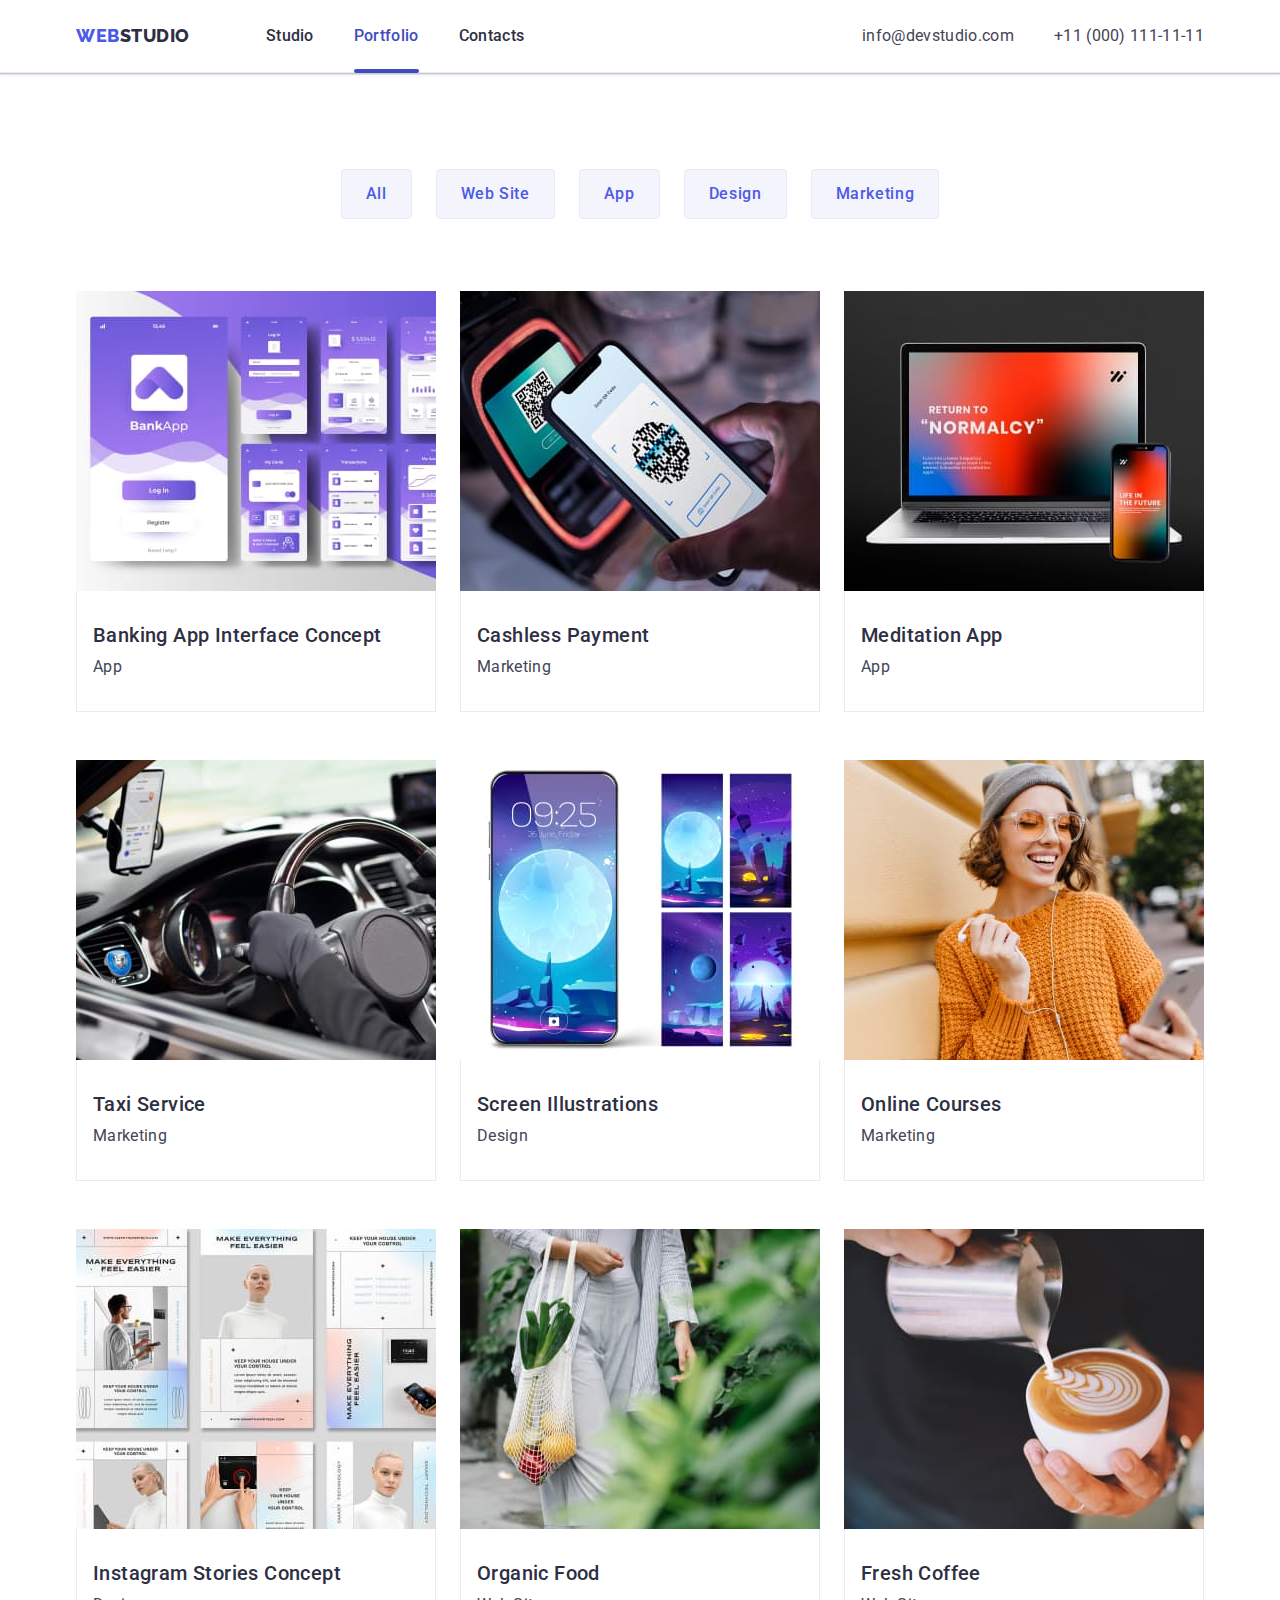
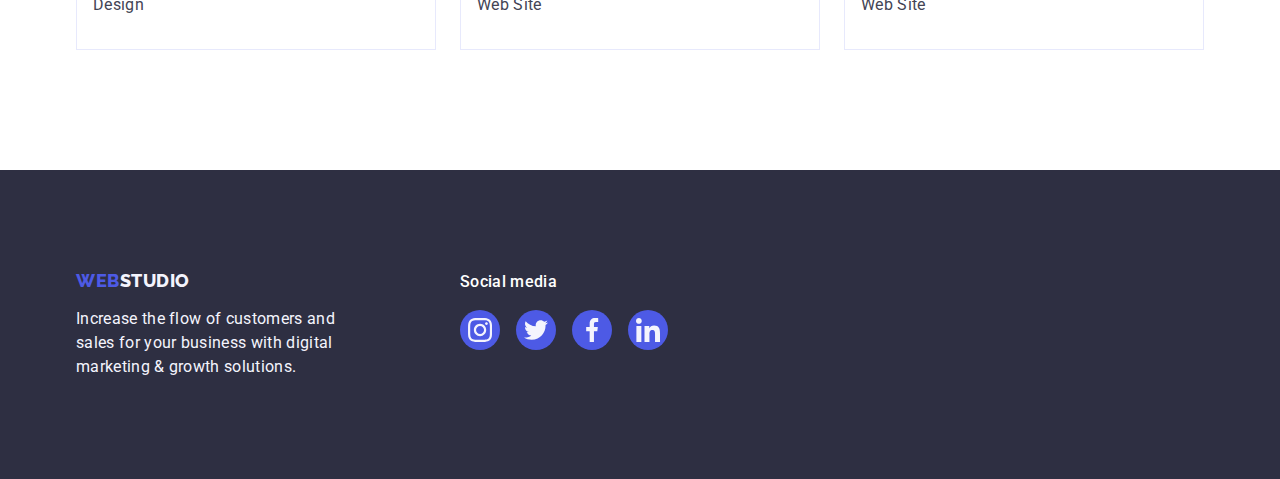
==== portfolio.html @ d7d6d381 "check footer" ====
<!DOCTYPE html>
<html lang="en">
  <head>
    <meta charset="UTF-8" />
    <meta name="viewport" content="width=device-width, initial-scale=1.0" />
    <title>Portfolio</title>

    <link rel="preconnect" href="https://fonts.googleapis.com" />
    <link rel="preconnect" href="https://fonts.gstatic.com" crossorigin />
    <link
      href="https://fonts.googleapis.com/css2?family=Raleway:wght@800&family=Roboto:wght@400;500;700;900&display=swap"
      rel="stylesheet"
    />
    <link
      rel="stylesheet"
      href="https://cdn.jsdelivr.net/npm/modern-normalize@2.0.0/modern-normalize.min.css"
    />
    <link rel="stylesheet" href="./css/styles.css" />
  </head>
  <body>
    <header class="header">
      <div class="container header-container">
        <nav class="header-nav">
          <a class="header-logo link" href="./index.html"
            >Web<span class="logo">Studio</span></a
          >
          <ul class="header-list list">
            <li class="header-item">
              <a class="header-link link" href="./index.html">Studio</a>
            </li>
            <li class="header-item">
              <a class="header-link link active" href="./portfolio.html"
                >Portfolio</a
              >
            </li>
            <li class="header-item">
              <a class="header-link link" href="">Contacts</a>
            </li>
          </ul>
        </nav>
        <address class="header-address">
          <ul class="header-contacts list">
            <li class="contacts-item">
              <a class="contacts-link link" href="mailto:info@devstudio.com"
                >info@devstudio.com</a
              >
            </li>
            <li class="contacts-item">
              <a class="contacts-link link" href="tel:+110001111111"
                >+11 (000) 111-11-11</a
              >
            </li>
          </ul>
        </address>
      </div>
    </header>
    <main>
      <section class="portfolio">
        <div class="container">
          <h1 class="visually-hidden">apps</h1>
          <ul class="buttons list">
            <li class="buttons-item">
              <button type="button" class="buttons-element">All</button>
            </li>
            <li class="buttons-item">
              <button type="button" class="buttons-element">Web Site</button>
            </li>
            <li class="buttons-item">
              <button type="button" class="buttons-element">App</button>
            </li>
            <li class="buttons-item">
              <button type="button" class="buttons-element">Design</button>
            </li>
            <li class="buttons-item">
              <button type="button" class="buttons-element">Marketing</button>
            </li>
          </ul>

          <ul class="posters list">
            <li class="posters-item">
              <a href="" class="posters-link link">
                <div class="posters-overlay">
                  <img
                    src="./images/img1.jpg"
                    alt="asd"
                    width="360"
                    class="posters-foto"
                  />

                  <p class="overlay">
                    14 Stylish and User-Friendly App Design Concepts · Task
                    Manager App · Calorie Tracker App · Exotic Fruit Ecommerce
                    App · Cloud Storage App
                  </p>
                </div>

                <div class="posters-div">
                  <h2 class="posters-name">Banking App Interface Concept</h2>
                  <p class="info">App</p>
                </div>
              </a>
            </li>

            <li class="posters-item">
              <a href="" class="posters-link link">
                <div class="posters-overlay">
                  <img
                    src="./images/img2.jpg"
                    alt="asd"
                    width="360"
                    class="posters-foto"
                  />
                  <p class="overlay">
                    14 Stylish and User-Friendly App Design Concepts · Task
                    Manager App · Calorie Tracker App · Exotic Fruit Ecommerce
                    App · Cloud Storage App
                  </p>
                </div>
                <div class="posters-div">
                  <h2 class="posters-name">Cashless Payment</h2>
                  <p class="info">Marketing</p>
                </div>
              </a>
            </li>
            <li class="posters-item">
              <a href="" class="posters-link link">
                <div class="posters-overlay">
                  <img
                    src="./images/img-3.jpg"
                    alt="asd"
                    width="360"
                    class="posters-foto"
                  />
                  <p class="overlay">
                    14 Stylish and User-Friendly App Design Concepts · Task
                    Manager App · Calorie Tracker App · Exotic Fruit Ecommerce
                    App · Cloud Storage App
                  </p>
                </div>
                <div class="posters-div">
                  <h2 class="posters-name">Meditation App</h2>
                  <p class="info">App</p>
                </div>
              </a>
            </li>
            <li class="posters-item">
              <a href="" class="posters-link link">
                <div class="posters-overlay">
                  <img
                    src="./images/img4.jpg"
                    alt="asd"
                    width="360"
                    class="posters-foto"
                  />
                  <p class="overlay">
                    14 Stylish and User-Friendly App Design Concepts · Task
                    Manager App · Calorie Tracker App · Exotic Fruit Ecommerce
                    App · Cloud Storage App
                  </p>
                </div>
                <div class="posters-div">
                  <h2 class="posters-name">Taxi Service</h2>
                  <p class="info">Marketing</p>
                </div>
              </a>
            </li>
            <li class="posters-item">
              <a href="" class="posters-link link">
                <div class="posters-overlay">
                  <img
                    src="./images/img5.jpg"
                    alt="asd"
                    width="360"
                    class="posters-foto"
                  />
                  <p class="overlay">
                    14 Stylish and User-Friendly App Design Concepts · Task
                    Manager App · Calorie Tracker App · Exotic Fruit Ecommerce
                    App · Cloud Storage App
                  </p>
                </div>
                <div class="posters-div">
                  <h2 class="posters-name">Screen Illustrations</h2>
                  <p class="info">Design</p>
                </div>
              </a>
            </li>
            <li class="posters-item">
              <a href="" class="posters-link link">
                <div class="posters-overlay">
                  <img
                    src="./images/img6.jpg"
                    alt="asd"
                    width="360"
                    class="posters-foto"
                  />
                  <p class="overlay">
                    14 Stylish and User-Friendly App Design Concepts · Task
                    Manager App · Calorie Tracker App · Exotic Fruit Ecommerce
                    App · Cloud Storage App
                  </p>
                </div>
                <div class="posters-div">
                  <h2 class="posters-name">Online Courses</h2>
                  <p class="info">Marketing</p>
                </div>
              </a>
            </li>
            <li class="posters-item">
              <a href="" class="posters-link link">
                <div class="posters-overlay">
                  <img
                    src="./images/img7.jpg"
                    alt="asd"
                    width="360"
                    class="posters-foto"
                  />
                  <p class="overlay">
                    14 Stylish and User-Friendly App Design Concepts · Task
                    Manager App · Calorie Tracker App · Exotic Fruit Ecommerce
                    App · Cloud Storage App
                  </p>
                </div>
                <div class="posters-div">
                  <h2 class="posters-name">Instagram Stories Concept</h2>
                  <p class="info">Design</p>
                </div>
              </a>
            </li>
            <li class="posters-item">
              <a href="" class="posters-link link">
                <div class="posters-overlay">
                  <img
                    src="./images/img8.jpg"
                    alt="asd"
                    width="360"
                    class="posters-foto"
                  />
                  <p class="overlay">
                    14 Stylish and User-Friendly App Design Concepts · Task
                    Manager App · Calorie Tracker App · Exotic Fruit Ecommerce
                    App · Cloud Storage App
                  </p>
                </div>
                <div class="posters-div">
                  <h2 class="posters-name">Organic Food</h2>
                  <p class="info">Web Site</p>
                </div>
              </a>
            </li>
            <li class="posters-item">
              <a href="" class="posters-link link">
                <div class="posters-overlay">
                  <img
                    src="./images/img9.jpg"
                    alt="asd"
                    width="360"
                    class="posters-foto"
                  />
                  <p class="overlay">
                    14 Stylish and User-Friendly App Design Concepts · Task
                    Manager App · Calorie Tracker App · Exotic Fruit Ecommerce
                    App · Cloud Storage App
                  </p>
                </div>
                <div class="posters-div">
                  <h2 class="posters-name">Fresh Coffee</h2>
                  <p class="info">Web Site</p>
                </div>
              </a>
            </li>
          </ul>
        </div>
      </section>
    </main>
    <footer class="footer">
      <div class="footer-container container">
        <div class="footer-logo-div">
          <a class="footer-logo link" href="./index.html"
            >Web<span class="log-foter link">Studio</span></a
          >
          <p class="footer-info">
            Increase the flow of customers and sales for your business with
            digital marketing &amp; growth solutions.
          </p>
        </div>
        <div class="social-footer-div">
          <p class="social-footer-p">Social media</p>
          <ul class="socials-footer-list list">
            <li class="socials-footer-item">
              <a href="" class="socials-footer-link"
                ><svg class="socials-svg-footer" width="24" height="24">
                  <use href="./images/icons.svg#icon-instagram-2"></use>
                </svg>
              </a>
            </li>
            <li class="socials-footer-item">
              <a href="" class="socials-footer-link"
                ><svg class="socials-svg-footer" width="24" height="24">
                  <use href="./images/icons.svg#icon-twitter-1"></use>
                </svg>
              </a>
            </li>
            <li class="socials-footer-item">
              <a href="" class="socials-footer-link"
                ><svg class="socials-svg-footer" width="24" height="24">
                  <use href="./images/icons.svg#icon-facebook-1"></use>
                </svg>
              </a>
            </li>
            <li class="socials-footer-item">
              <a href="" class="socials-footer-link">
                <svg class="socials-svg-footer" width="24" height="24">
                  <use href="./images/icons.svg#icon-linkedin-1"></use>
                </svg>
              </a>
            </li>
          </ul>
        </div>
      </div>
    </footer>
  </body>
</html>
---- css/styles.css ----
:root {
  --color-primary: #434455;
  --color-secondary: #4d5ae5;
  --color-accent: #2e2f42;
  --color-background: #e7e9fc;
  --color-whitee: #ffffff;
  --color-cloud: #f4f4fd;
  --color-hover-haeder: #404bbf;
  --cornflower: #e7e9fc;
  --grey: #2e2f42b2;
  --color-rust: #8e8f99;
  --dairy: #fcfcfc;
}

body {
  font-family: "Roboto", sans-serif;
  color: #434455;
  background-color: var(--color-whitee);
}
h1,
h2,
h3,
h4,
h5,
h6,
p {
  margin: 0;
  padding: 0;
}
img {
  max-width: 100%;
  height: auto;
  display: block;
}

.visually-hidden {
  position: absolute;
  width: 1px;
  height: 1px;
  margin: -1px;
  border: 0;
  padding: 0;

  white-space: nowrap;
  clip-path: inset(100%);
  clip: rect(0 0 0 0);
  overflow: hidden;
}
.header {
  border-bottom: 1px solid #e7e9fc;
  box-shadow: 0px 2px 1px rgba(46, 47, 66, 0.08),
    0px 1px 1px rgba(46, 47, 66, 0.16), 0px 1px 6px rgba(46, 47, 66, 0.08);
}

.header-logo {
  color: var(--color-secondary);
  font-family: "Raleway", sans-serif;
  text-transform: uppercase;
  font-weight: 800;
  font-size: 18px;
  letter-spacing: 0.03em;
  line-height: 1.17;
  margin-right: 76px;
  display: inline-block;
}

.link {
  text-decoration: none;
}

.list {
  list-style: none;
  margin: 0;
  padding: 0;
}

.container {
  width: 1158px;
  margin-left: auto;
  margin-right: auto;
  padding-left: 15px;
  padding-right: 15px;
}

.header-container {
  display: flex;
}

.logo {
  color: var(--color-accent);
  font-size: 18px;
  font-family: "Raleway", sans-serif;
  font-weight: 800;
  line-height: 21px;
  letter-spacing: 0.54px;
}

.header-nav {
  bottom: border 1px solid var(--color-background);
  background: var(--color-whitee);
  display: flex;
  align-items: center;
}
.header-list {
  display: flex;
  gap: 40px;
}
.header-link {
  font-size: 16px;
  color: var(--color-accent);
  font-weight: 500;
  line-height: 24px;
  letter-spacing: 0.32px;
  display: inline-block;
  padding-top: 24px;
  padding-bottom: 24px;
  position: relative;
  transition: color 250ms cubic-bezier(0.4, 0, 0.2, 1);
}
.header-link:hover,
.header-link:focus {
  color: var(--color-hover-haeder);
}
.active {
  color: #404bbf;
}
.active::after {
  content: "";
  display: block;
  position: absolute;
  bottom: -1px;
  left: 0;
  height: 4px;
  width: 100%;
  background: #404bbf;
  border-radius: 2px;
}
.header-address {
  font-size: 16px;
  font-style: normal;
  line-height: 24px;
  letter-spacing: 0.02em;
  margin-left: auto;
  background: var(--color-whitee);
}
.header-contacts {
  display: flex;
  gap: 40px;
}

.contacts-link {
  color: var(--color-primary);
  display: inline-block;
  padding-top: 24px;
  padding-bottom: 24px;
  transition: color 250ms cubic-bezier(0.4, 0, 0.2, 1);
}

.contacts-link:hover,
.contacts-link:focus {
  color: var(--color-hover-haeder);
  transition: color 250ms cubic-bezier(0.4, 0, 0.2, 1);
}

.solutions {
  background-image: linear-gradient(
      rgba(46, 47, 66, 0.7),
      rgba(46, 47, 66, 0.7)
    ),
    url(../images/people-office1.jpg);
  background-size: cover;
  background-repeat: no-repeat;
  background-position: center;
  background-color: rgba(46, 47, 66, 0.7);
  max-width: 1440px;
  margin: 0 auto;

  padding-top: 188px;
  padding-bottom: 188px;
}

.solutions-text {
  max-width: 496px;
  font-size: 56px;
  text-align: center;
  margin-left: auto;
  margin-right: auto;
  margin-bottom: 48px;

  letter-spacing: 0.02em;
  color: var(--color-whitee);
  line-height: 1.07;
}

.solutions-button {
  background-color: var(--color-secondary);
  font-family: "Roboto", sans-serif;
  font-weight: 500;
  font-size: 16px;
  line-height: 1.5;
  letter-spacing: 0.04em;
  color: var(--color-whitee);
  cursor: pointer;
  padding: 16px 32px;
  margin-left: auto;
  margin-right: auto;
  display: block;
  min-width: 169px;
  height: 56px;
  border: none;
  border-radius: 4px;
  transition: background-color 250ms cubic-bezier(0.4, 0, 0.2, 1);
}

.solutions-button:hover,
.solutions-button:focus {
  background-color: #404bbf;
}
/* Стили модального окна */
.backdrop {
  position: fixed;
  z-index: 1;
  left: 0;
  top: 0;
  width: 100%;
  height: 100%;
  background: rgba(46, 47, 66, 0.4);
  transition: opacity 250ms cubic-bezier(0.4, 0, 0.2, 1),
    visibility 250ms cubic-bezier(0.4, 0, 0.2, 1);
}
.backdrop.is-hidden {
  opacity: 0;
  pointer-events: none;
  visibility: hidden;
}
.modal {
  width: 408px;
  min-height: 584px;
  flex-shrink: 0;
  border-radius: 4px;
  background: var(--dairy);
  box-shadow: 0px 2px 1px 0px rgba(0, 0, 0, 0.2),
    0px 1px 3px 0px rgba(0, 0, 0, 0.12), 0px 1px 1px 0px rgba(0, 0, 0, 0.14);
  position: absolute;
  top: 50%;
  left: 50%;
  transform: translate(-50%, -50%);
  min-height: 584px;
  transition: transform 250ms cubic-bezier(0.4, 0, 0.2, 1);
}

.modal-content {
  position: absolute;
  top: 24px;
  right: 24px;
  width: 24px;
  height: 24px;
  border-radius: 50%;
  display: flex;
  align-items: center;
  justify-content: center;
  background-color: #e7e9fc;
  border: 1px solid rgba(0, 0, 0, 0.1);
  padding: 0;
  cursor: pointer;
  transition: background-color 250ms cubic-bezier(0.4, 0, 0.2, 1),
    border 250ms cubic-bezier(0.4, 0, 0.2, 1);
}
.modal-content:hover,
.modal-content:focus {
  background-color: #404bbf;
  border: none;
}
.modal-text {
  display: flex;
  width: 360px;
  flex-direction: column;
  flex-shrink: 0;
  color: #2e2f42;
  text-align: center;
  margin-top: 72px;
  margin-left: 24px;
  margin-bottom: 16px;

  font-size: 16px;

  font-style: normal;
  font-weight: 500;
  line-height: 24px;
  letter-spacing: 0.32px;
}
.model-item {
  display: flex;
  flex-direction: column;
  gap: 8px;
  border-radius: 4px;
}
.close {
  color: #aaa;
  float: right;
  font-size: 28px;
  font-weight: bold;
  cursor: pointer;
}

.close:hover,
.close:focus {
  color: black;
  text-decoration: none;
  cursor: pointer;
}
.backdrop-svg {
  transition: fill 250ms cubic-bezier(0.4, 0, 0.2, 1);
}
.modal-content:hover .backdrop-svg,
.modal-content:focus .backdrop-svg {
  fill: #ffffff;
}

.design {
  padding-top: 120px;
  padding-bottom: 120px;
}
.design-sv {
  width: 264px;
  height: 112px;
  border-radius: 4px;
  background: var(--color-cloud);
  display: flex;
  align-items: center;
  justify-content: center;
  margin-bottom: 8px;
}
.socials-svg {
  fill: var(--color-cloud);
}
.design-list {
  display: flex;
  gap: 24px;
}
.design-item {
  width: calc((100% - 72px) / 4);
}
.design-tittle {
  color: var(--color-accent);
  font-size: 20px;
  font-family: "Roboto", sans-serif;
  letter-spacing: 0.02em;
  font-weight: 500;
  line-height: 1.2;
  margin-bottom: 8px;
}

.design-info {
  color: var(--color-primary);
  font-size: 16px;
  font-family: "Roboto", sans-serif;
  line-height: 1.5;
  letter-spacing: 0.02em;
}

.foto {
  padding-bottom: 120px;
}
.foto-list {
  display: flex;
  gap: 24px;
}
.foto-item {
  width: calc((100% - 48px) / 3);
}
.foto-question {
  color: var(--color-accent);
  text-align: center;
  font-size: 36px;
  font-weight: 700;
  line-height: 1.11;
  letter-spacing: 0.72px;
  text-transform: capitalize;
  margin-bottom: 72px;
}

.team {
  background-color: #f4f4fd;
  padding-bottom: 120px;
  padding-top: 120px;
}
.team-list {
  display: flex;
  gap: 24px;
}
.team-item {
  background-color: #ffffff;
  width: calc((100% - 72px) / 4);
  border-radius: 0px 0px 4px 4px;

  box-shadow: 0px 2px 1px 0px rgba(46, 47, 66, 0.08),
    0px 1px 1px 0px rgba(46, 47, 66, 0.16),
    0px 1px 6px 0px rgba(46, 47, 66, 0.08);
}
.team-tittle {
  font-size: 36px;
  font-weight: 700;
  line-height: 1.11;
  letter-spacing: 0.72px;
  text-transform: capitalize;
  text-align: center;
  color: var(--color-accent);
  margin-bottom: 72px;
}
.team-div {
  padding: 32px 16px;
}
.team-name {
  color: var(--color-accent);
  font-weight: 500;
  font-size: 20px;
  line-height: 1.2;
  letter-spacing: 0.02em;
  margin-bottom: 8px;
  text-align: center;
}

.team-info {
  color: var(--color-primary);
  font-weight: 500;
  font-size: 16px;
  line-height: 1.5;
  letter-spacing: 0.02em;
  text-align: center;
  margin-bottom: 8px;
}
.socials {
  display: flex;
  justify-content: center;
  gap: 24px;
  list-style-type: none;
  justify-content: center;
}

.socials-link {
  display: flex;
  justify-content: center;
  align-items: center;
  width: 40px;
  height: 40px;
  border-radius: 50%;
  background-color: var(--color-secondary);
  transition: background-color 250ms cubic-bezier(0.4, 0, 0.2, 1);
}
.socials-link:hover,
.socials-link:focus {
  background-color: #404bbf;
}
.customers {
  padding-top: 120px;
  padding-bottom: 120px;
}
.customers-l {
  list-style-type: none;
  gap: 24px;
  display: flex;
  justify-content: center;
}
.customers-name {
  text-align: center;
  font-size: 36px;
  font-style: normal;
  font-weight: 700;
  line-height: 1.11;
  letter-spacing: 0.72px;
  text-transform: capitalize;
  margin-bottom: 72px;
  color: var(--color-accent);
}
.customers-iteam {
  width: calc((100% - 120px) / 6);
  height: 88px;
}
.customers-link {
  width: 100%;
  height: 100%;
  border: 1px solid #8e8f99;
  border-radius: 4px;
  display: flex;
  align-items: center;
  justify-content: center;
  color: var(--color-rust);
  transition: border-color 250ms cubic-bezier(0.4, 0, 0.2, 1),
    color 250ms cubic-bezier(0.4, 0, 0.2, 1);
}
.customers-link:hover,
.customers-link:focus {
  border-color: #404bbf;
  color: #404bbf;
}
.customers-svg {
  fill: currentColor;
}
.footer {
  background: var(--color-accent);
  padding-top: 100px;
  padding-bottom: 100px;
}
.footer-container {
  align-items: baseline;
  display: flex;
}
.footer-logo-div {
  margin-right: 120px;
}

.footer-logo {
  color: var(--color-secondary);
  font-size: 18px;
  font-family: "Raleway", sans-serif;
  letter-spacing: 0.03em;
  font-weight: 800;
  text-transform: uppercase;
  line-height: 1.17;
  display: inline-block;
  margin-bottom: 16px;
}

.log-foter {
  color: var(--color-cloud);
  font-family: "Raleway", sans-serif;
  font-weight: 800;
  line-height: 1.17px;
  letter-spacing: 0.54px;
  text-transform: uppercase;
}

.footer-info {
  color: var(--color-cloud);
  font-size: 16px;
  width: 264px;

  line-height: 1.5;
  letter-spacing: 0.02em;
}
.social-footer-p {
  display: inline-flex;
  color: var(--color-whitee);
  margin-bottom: 16px;
  font-size: 16px;

  font-weight: 500;
  line-height: 1.5;
  letter-spacing: 0.02em;
}
.socials-footer-list {
  display: flex;
  gap: 16px;
}
.socials-footer-item {
  display: flex;
  gap: 16px;
  width: 40px;
  height: 40px;
}
.socials-footer-link {
  width: 100%;
  height: 100%;
  background-color: var(--color-secondary);
  border-radius: 50%;
  display: flex;
  align-items: center;
  justify-content: center;
  transition: background-color 250ms cubic-bezier(0.4, 0, 0.2, 1);
}
.socials-footer-item .socials-footer-link:hover,
.socials-footer-item .socials-footer-link:focus {
  background-color: #31d0aa;
}
.socials-svg-footer {
  fill: var(--color-cloud);
}
.subscribe {
  margin-left: 80px;
}
.subscribe-text {
  display: flex;
  color: #fff;
  font-size: 16px;

  margin-top: 100px;
  margin-bottom: 16px;

  line-height: 24px;
  letter-spacing: 0.32px;
}
.subscribe-in {
  border-radius: 4px;
  border: 1px solid #fff;
  box-shadow: 0px 4px 4px 0px rgba(0, 0, 0, 0.15);
  background-color: transparent;
  border-color: transparent;
  gap: 24px;
  padding-right: 24px;
  padding-top: 8px;
  padding-left: 16px;
}
.subscribe-button {
  display: inline-flex;
  padding-left: 24px;
  padding-right: 16px;
  padding-top: 8px;

  font-size: 16px;

  font-weight: 500;
  line-height: 24px;
  letter-spacing: 0.64px;
  background-color: var(--color-secondary);
  color: #fff;
}
.subscribe-svg {
  padding-left: 16px;
}

/* portfolio css */
.portfolio {
  padding-top: 96px;
  padding-bottom: 120px;
}
.buttons {
  display: flex;
  gap: 24px;
  justify-content: center;
  margin-bottom: 72px;
}

.buttons-element {
  font-family: "Roboto", sans-serif;
  font-weight: 500;
  font-size: 16px;
  line-height: 1.5;
  letter-spacing: 0.04em;
  color: var(--color-secondary);
  background-color: var(--color-cloud);
  cursor: pointer;
  padding: 12px 24px;
  border-radius: 4px;
  border: 1px solid var(--cornflower);
  transition: color 250ms cubic-bezier(0.4, 0, 0.2, 1),
    background-color 250ms cubic-bezier(0.4, 0, 0.2, 1),
    border-color 250ms cubic-bezier(0.4, 0, 0.2, 1),
    box-shadow 250ms cubic-bezier(0.4, 0, 0.2, 1);
}

.buttons-element:hover,
.buttons-element:focus {
  border: 1px solid transparent;
  color: #ffffff;
  background-color: #404bbf;
  box-shadow: 0px 3px 1px rgba(0, 0, 0, 0.1), 0px 2px 1px rgba(0, 0, 0, 0.08),
    0px 2px 2px rgba(0, 0, 0, 0.12);
}
.posters {
  display: flex;
  row-gap: 48px;
  column-gap: 24px;
  flex-wrap: wrap;
}
.posters-item {
  width: calc((100% - 48px) / 3);
}
.posters-link {
  display: block;
  transition: box-shadow 250ms cubic-bezier(0.4, 0, 0.2, 1);
}
.posters-link:hover,
.posters-link:focus {
  box-shadow: 0px 1px 6px rgba(46, 47, 66, 0.08),
    0px 1px 1px rgba(46, 47, 66, 0.16), 0px 2px 1px rgba(46, 47, 66, 0.08);
}
.posters-div {
  padding: 32px 16px;
  border: 1px solid var(--cornflower);
  border-top: none;
}
.posters-overlay {
  position: relative;

  overflow: hidden;
}

.overlay {
  position: absolute;
  top: 0;
  left: 0;
  color: var(--color-cloud);

  font-size: 16px;
  width: 100%;
  height: 100%;
  line-height: 24px;
  letter-spacing: 0.32px;
  background-color: var(--color-secondary);
  padding: 40px 32px;
  transform: translateY(100%);
  transition: transform 250ms cubic-bezier(0.4, 0, 0.2, 1);
}
.posters-link:hover .overlay,
.posters-link:focus .overlay {
  transform: translateY(0);
}
.posters-name {
  color: var(--color-accent);
  font-size: 20px;
  font-weight: 500;
  line-height: 24px;
  letter-spacing: 0.4px;
  margin-bottom: 8px;
}

.info {
  color: var(--color-primary);
  font-size: 16px;
  font-weight: 400;
  line-height: 24px;
  letter-spacing: 0.32px;
}
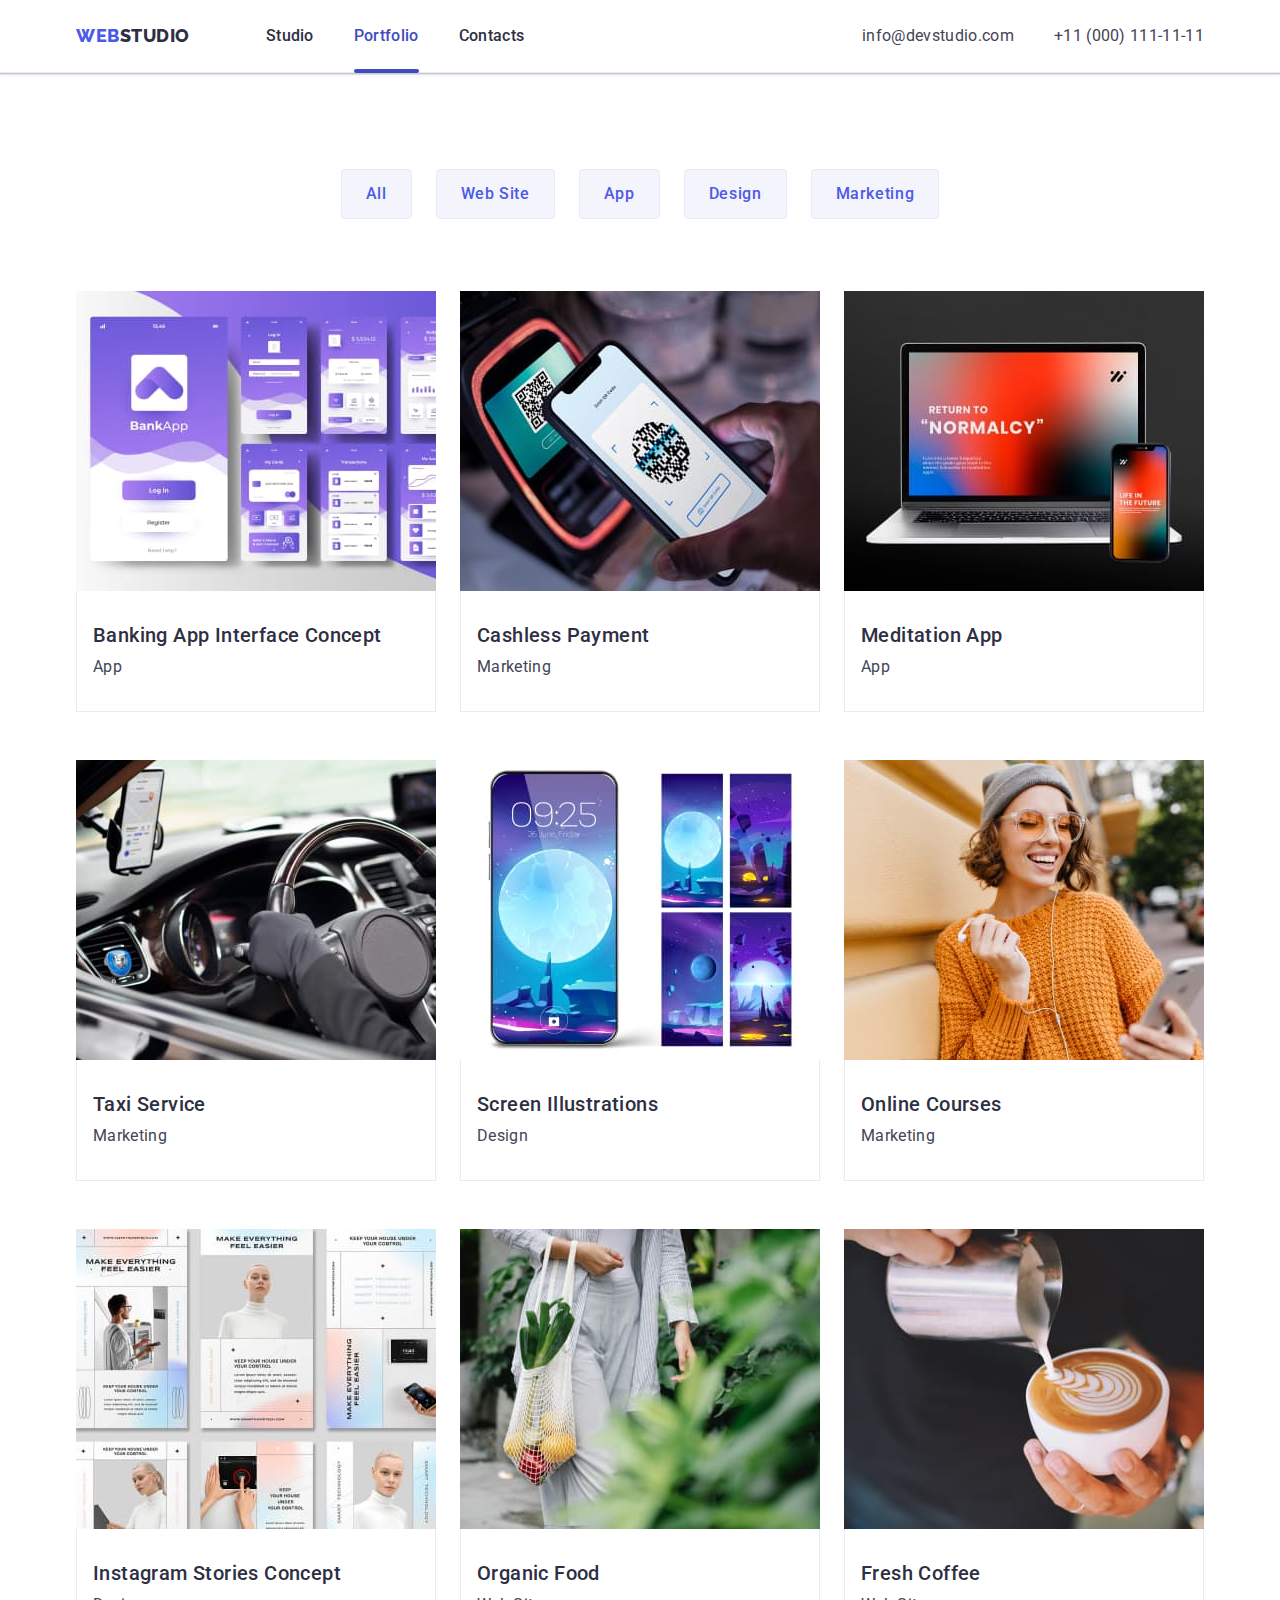
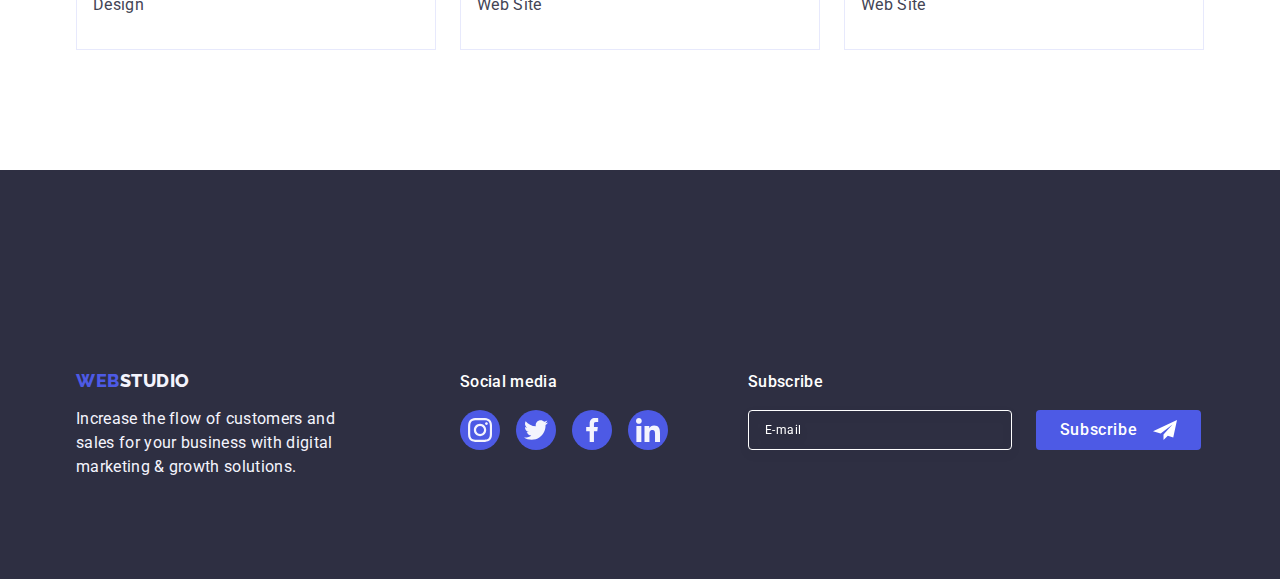
==== commit d70d8711: "check footer index and port" ====
--- a/portfolio.html
+++ b/portfolio.html
@@ -317,6 +317,20 @@
             </li>
           </ul>
         </div>
+        <div class="subscribe">
+          <p class="subscribe-text">Subscribe</p>
+          <form class="subscribe-form">
+            <label class="label-s" for=""
+              ><input class="subscribe-in" type="email" placeholder="E-mail"
+            /></label>
+            <button type="submit" class="subscribe-button">
+              Subscribe
+              <svg width="24" height="24" class="subscribe-svg">
+                <use href="./images/persons.svg#icon-Frame-3"></use>
+              </svg>
+            </button>
+          </form>
+        </div>
       </div>
     </footer>
   </body>
--- a/css/styles.css
+++ b/css/styles.css
@@ -583,6 +583,7 @@
   display: flex;
   color: #fff;
   font-size: 16px;
+  font-weight: 500;
 
   margin-top: 100px;
   margin-bottom: 16px;
@@ -590,33 +591,46 @@
   line-height: 24px;
   letter-spacing: 0.32px;
 }
+.subscribe-form {
+  display: flex;
+}
 .subscribe-in {
+  width: 264px;
+  height: 40px;
+  border: 1px solid #ffffff;
+  background-color: transparent;
+  font-size: 12px;
+  line-height: 1.5;
+  letter-spacing: 0.04em;
+  padding-left: 16px;
+  filter: drop-shadow(0px 4px 4px rgba(0, 0, 0, 0.15));
   border-radius: 4px;
-  border: 1px solid #fff;
-  box-shadow: 0px 4px 4px 0px rgba(0, 0, 0, 0.15);
-  background-color: transparent;
-  border-color: transparent;
-  gap: 24px;
-  padding-right: 24px;
-  padding-top: 8px;
-  padding-left: 16px;
-}
+  color: #ffffff;
+}
+.subscribe-in::placeholder {
+  color: #ffffff;
+}
+
 .subscribe-button {
-  display: inline-flex;
-  padding-left: 24px;
-  padding-right: 16px;
-  padding-top: 8px;
-
-  font-size: 16px;
-
-  font-weight: 500;
-  line-height: 24px;
-  letter-spacing: 0.64px;
-  background-color: var(--color-secondary);
-  color: #fff;
+  min-width: 165px;
+  height: 40px;
+  display: flex;
+  justify-content: center;
+  align-items: center;
+  font-size: 16px;
+  font-weight: 500;
+  line-height: 1.5;
+  letter-spacing: 0.04em;
+  color: #ffffff;
+  cursor: pointer;
+  background-color: #4d5ae5;
+  border: none;
+  border-radius: 4px;
+  margin-left: 24px;
 }
 .subscribe-svg {
   padding-left: 16px;
+  box-sizing: content-box;
 }
 
 /* portfolio css */
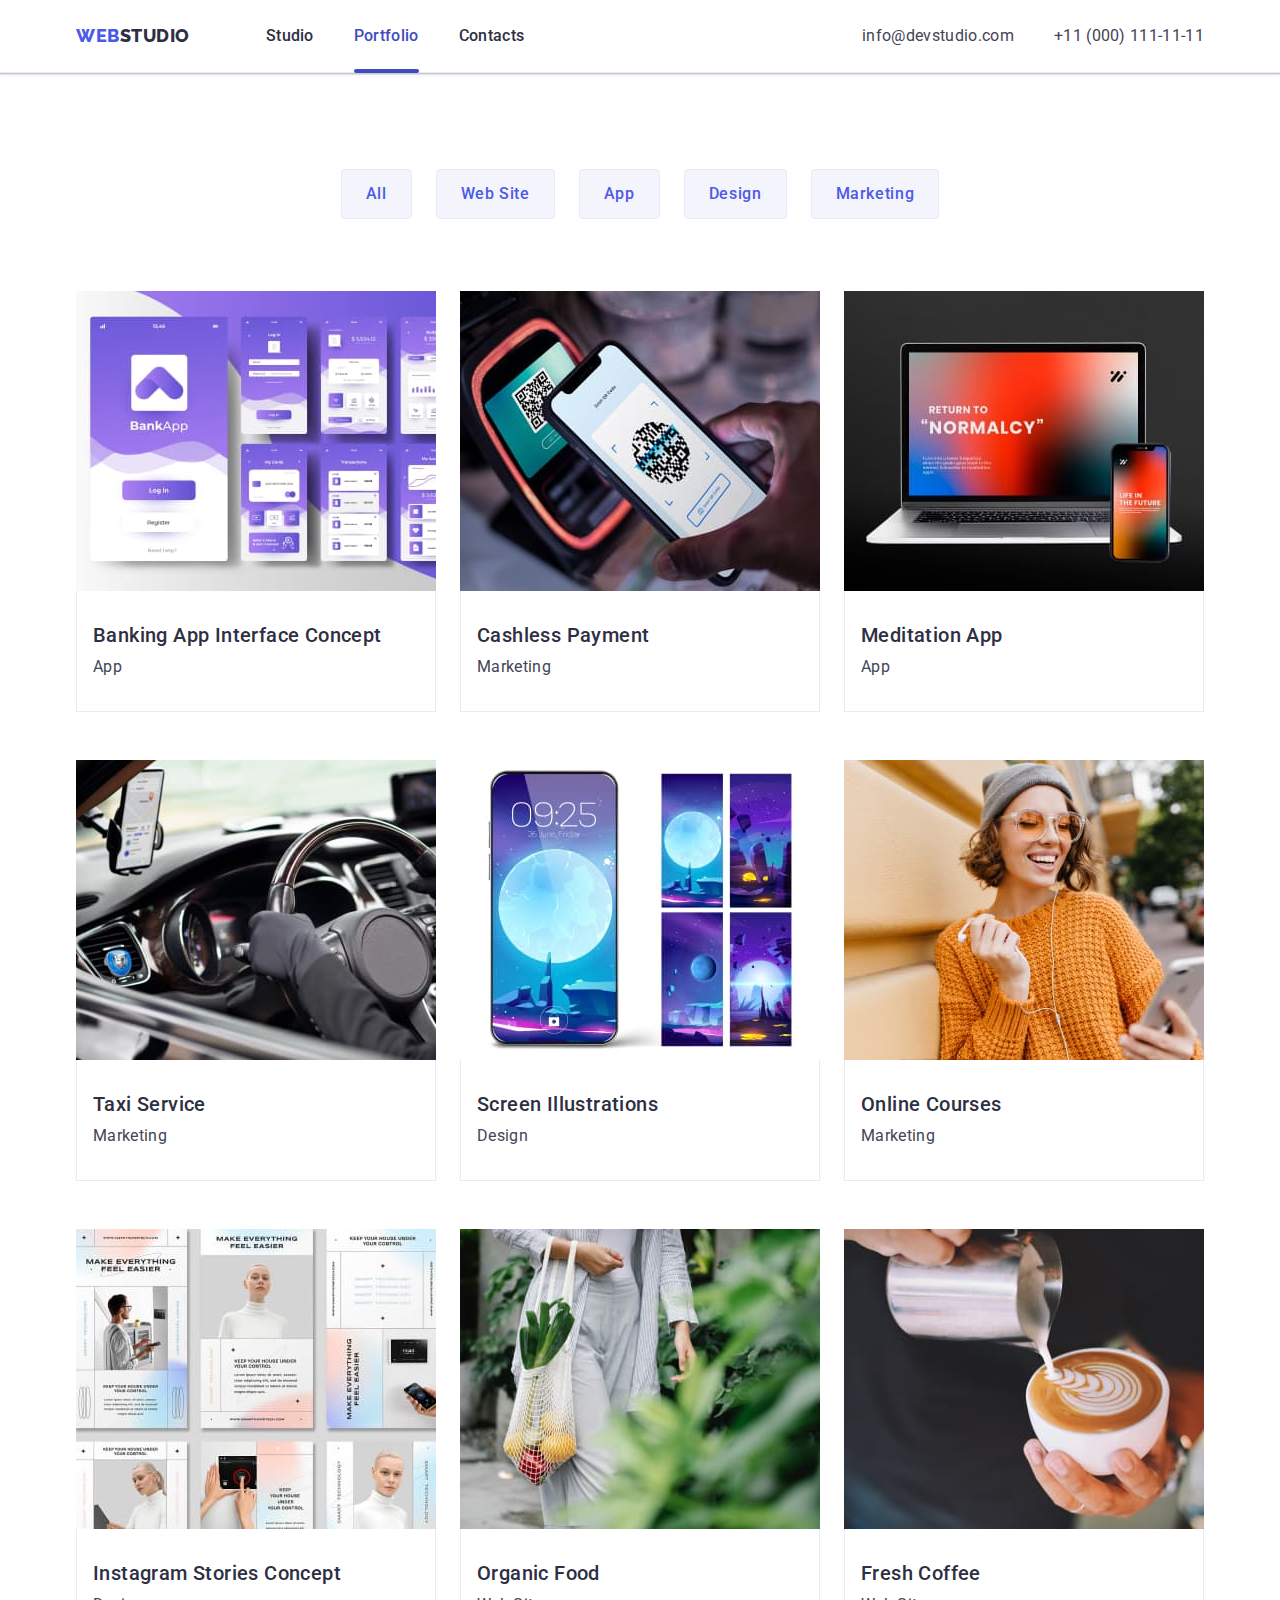
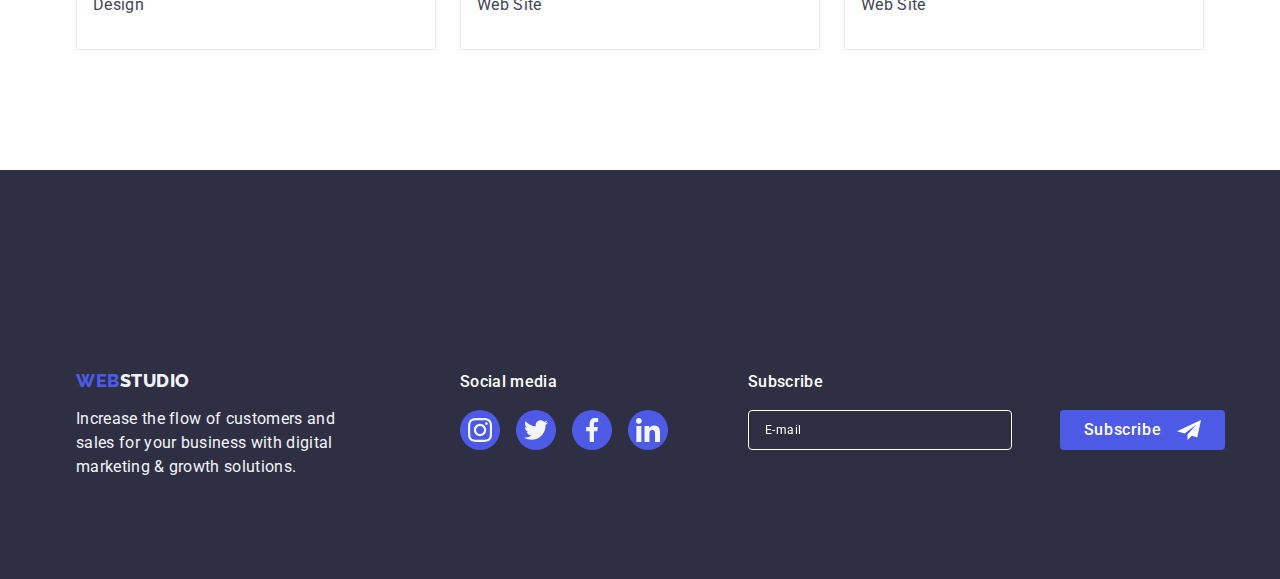
==== commit d3b4edf6: "fix foootertrrrrrrr" ====
--- a/portfolio.html
+++ b/portfolio.html
@@ -321,7 +321,11 @@
           <p class="subscribe-text">Subscribe</p>
           <form class="subscribe-form">
             <label class="label-s" for=""
-              ><input class="subscribe-in" type="email" placeholder="E-mail"
+              ><input
+                class="subscribe-in"
+                id="name"
+                type="email"
+                placeholder="E-mail"
             /></label>
             <button type="submit" class="subscribe-button">
               Subscribe
--- a/css/styles.css
+++ b/css/styles.css
@@ -593,6 +593,7 @@
 }
 .subscribe-form {
   display: flex;
+  gap: 24px;
 }
 .subscribe-in {
   width: 264px;
@@ -629,7 +630,7 @@
   margin-left: 24px;
 }
 .subscribe-svg {
-  padding-left: 16px;
+  margin-left: 16px;
   box-sizing: content-box;
 }
 
